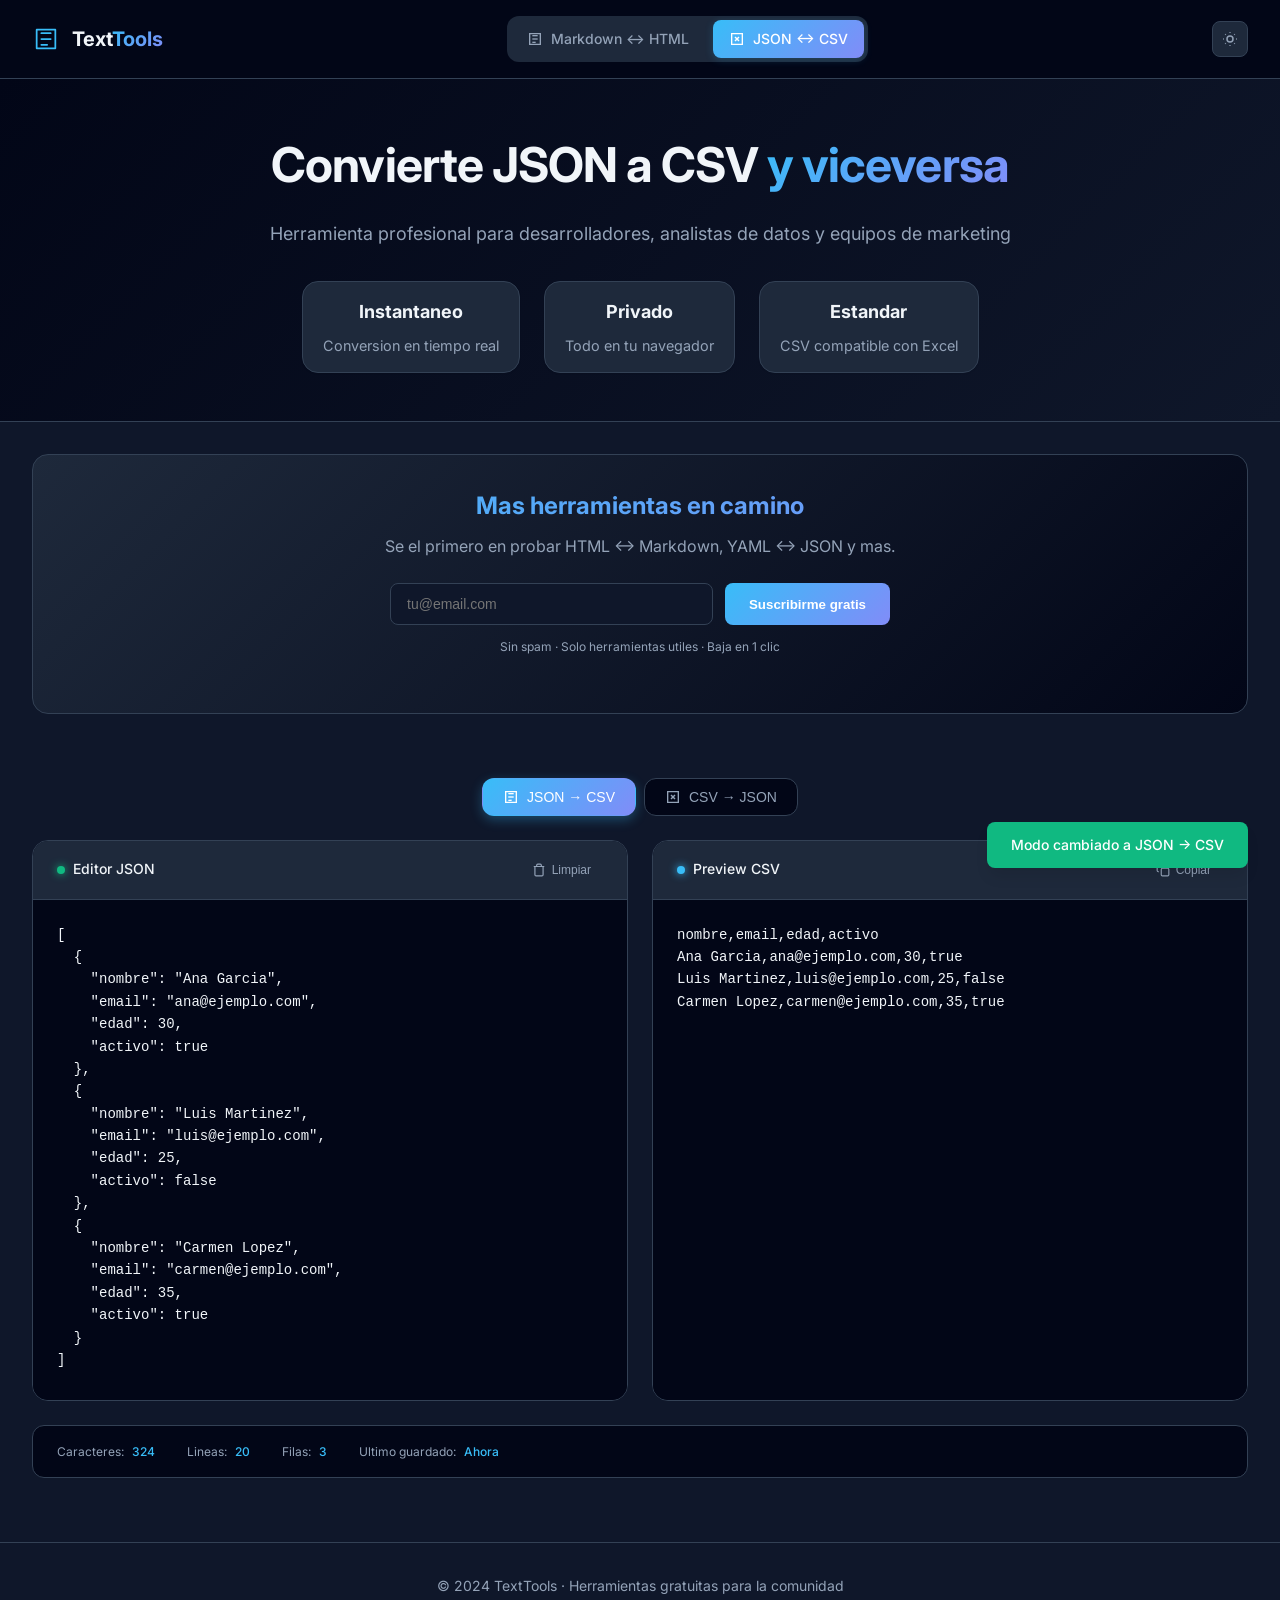
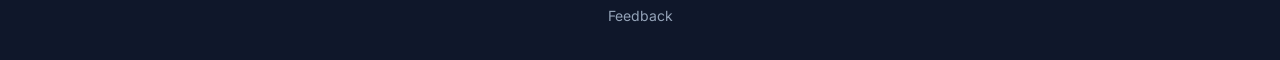
==== json-csv.html @ 68895b53 "Bidirectional JSON to CSV" ====
<!DOCTYPE html>
<html lang="es">
<head>
    <meta charset="UTF-8">
    <meta name="viewport" content="width=device-width, initial-scale=1.0">
    <meta name="description" content="Convierte JSON a CSV y CSV a JSON. Herramienta gratuita para desarrolladores.">
    <meta name="author" content="TextTools">
    <title>JSON a CSV · TextTools</title>
    <link rel="preconnect" href="https://fonts.googleapis.com">
    <link rel="preconnect" href="https://fonts.gstatic.com" crossorigin>
    <link href="https://fonts.googleapis.com/css2?family=Inter:opsz,wght@14..32,300;14..32,400;14..32,500;14..32,600;14..32,700&display=swap" rel="stylesheet">
    <link rel="stylesheet" href="style.css">
</head>
<body>
    <nav class="navbar">
        <div class="nav-container">
            <div class="logo">
                <svg width="28" height="28" viewBox="0 0 24 24" fill="none" xmlns="http://www.w3.org/2000/svg">
                    <path d="M4 4H20V20H4V4Z" stroke="currentColor" stroke-width="1.5" stroke-linecap="round" stroke-linejoin="round"/>
                    <path d="M8 7H16" stroke="currentColor" stroke-width="1.5" stroke-linecap="round"/>
                    <path d="M8 12H16" stroke="currentColor" stroke-width="1.5" stroke-linecap="round"/>
                    <path d="M8 17H13" stroke="currentColor" stroke-width="1.5" stroke-linecap="round"/>
                </svg>
                <span>Text<span class="highlight">Tools</span></span>
            </div>
            
            <div class="nav-links">
                <a href="/" class="nav-link active" data-tool="markdown">
                    <svg width="16" height="16" viewBox="0 0 24 24" fill="none" stroke="currentColor" stroke-width="2">
                        <path d="M4 4H20V20H4V4Z"/>
                        <path d="M8 7H16"/>
                        <path d="M8 12H16"/>
                        <path d="M8 17H13"/>
                    </svg>
                    Markdown ↔ HTML
                </a>
                <a href="/json-csv.html" class="nav-link" data-tool="json-csv">
                    <svg width="16" height="16" viewBox="0 0 24 24" fill="none" stroke="currentColor" stroke-width="2">
                        <path d="M4 4H20V20H4V4Z"/>
                        <path d="M9 9L15 15"/>
                        <path d="M15 9L9 15"/>
                    </svg>
                    JSON ↔ CSV
                </a>
            </div>
            
            <div class="nav-actions">
                <button class="btn-icon" id="themeToggle" aria-label="Cambiar tema">
                    <svg width="18" height="18" viewBox="0 0 24 24" fill="none" stroke="currentColor" stroke-width="2">
                        <path d="M12 3v1m0 16v1m9-9h-1M4 12H3m15.364 6.364l-.707-.707M6.343 6.343l-.707-.707m12.728 0l-.707.707M6.343 17.657l-.707.707M16 12a4 4 0 11-8 0 4 4 0 018 0z"/>
                    </svg>
                </button>
            </div>
        </div>
    </nav>

    <section class="hero">
        <div class="hero-content">
            <h1>Convierte JSON a CSV <span class="gradient">y viceversa</span></h1>
            <p>Herramienta profesional para desarrolladores, analistas de datos y equipos de marketing</p>
            <div class="hero-stats">
                <div class="stat">
                    <span class="stat-value">Instantaneo</span>
                    <span class="stat-label">Conversion en tiempo real</span>
                </div>
                <div class="stat">
                    <span class="stat-value">Privado</span>
                    <span class="stat-label">Todo en tu navegador</span>
                </div>
                <div class="stat">
                    <span class="stat-value">Estandar</span>
                    <span class="stat-label">CSV compatible con Excel</span>
                </div>
            </div>
        </div>
    </section>

    <section class="email-capture">
        <div class="email-container">
            <div class="email-content">
                <h3>Mas herramientas en camino</h3>
                <p>Se el primero en probar HTML ↔ Markdown, YAML ↔ JSON y mas.</p>
                <form action="https://buttondown.email/api/emails/embed-subscribe/macs" method="post" target="_blank" class="email-form">
                    <div class="form-group">
                        <input type="email" name="email" id="bd-email" placeholder="tu@email.com" required>
                        <button type="submit" class="btn-subscribe">
                            Suscribirme gratis
                        </button>
                    </div>
                    <p class="form-note">Sin spam · Solo herramientas utiles · Baja en 1 clic</p>
                </form>
            </div>
        </div>
    </section>

    <main class="main-container">
        <div class="mode-selector">
            <button class="mode-btn active" data-mode="json-to-csv">
                <svg width="16" height="16" viewBox="0 0 24 24" fill="none" stroke="currentColor" stroke-width="2">
                    <path d="M4 4H20V20H4V4Z"/>
                    <path d="M8 7H16"/>
                    <path d="M8 12H16"/>
                    <path d="M8 17H13"/>
                </svg>
                JSON → CSV
            </button>
            <button class="mode-btn" data-mode="csv-to-json">
                <svg width="16" height="16" viewBox="0 0 24 24" fill="none" stroke="currentColor" stroke-width="2">
                    <path d="M4 4H20V20H4V4Z"/>
                    <path d="M9 9L15 15"/>
                    <path d="M15 9L9 15"/>
                </svg>
                CSV → JSON
            </button>
        </div>

        <div class="editor-container">
            <div class="panel panel-left">
                <div class="panel-header">
                    <div class="panel-title">
                        <span class="dot dot-green"></span>
                        <span id="inputLabel">Editor JSON</span>
                    </div>
                    <div class="panel-actions">
                        <button class="btn-clear" id="clearBtn">
                            <svg width="14" height="14" viewBox="0 0 24 24" fill="none" stroke="currentColor" stroke-width="2">
                                <path d="M3 6h18M19 6v14a2 2 0 01-2 2H7a2 2 0 01-2-2V6m3 0V4a2 2 0 012-2h4a2 2 0 012 2v2"/>
                            </svg>
                            Limpiar
                        </button>
                    </div>
                </div>
                <div class="panel-content">
                    <textarea id="inputText" placeholder='[
  {
    "nombre": "Ana Garcia",
    "email": "ana@ejemplo.com",
    "edad": 30
  },
  {
    "nombre": "Luis Martinez",
    "email": "luis@ejemplo.com",
    "edad": 25
  }
]'></textarea>
                </div>
            </div>

            <div class="panel panel-right">
                <div class="panel-header">
                    <div class="panel-title">
                        <span class="dot dot-blue"></span>
                        <span id="outputLabel">Preview CSV</span>
                    </div>
                    <div class="panel-actions">
                        <button class="btn-copy" id="copyBtn">
                            <svg width="14" height="14" viewBox="0 0 24 24" fill="none" stroke="currentColor" stroke-width="2">
                                <rect x="9" y="9" width="13" height="13" rx="2" ry="2"></rect>
                                <path d="M5 15H4a2 2 0 01-2-2V4a2 2 0 012-2h9a2 2 0 012 2v1"></path>
                            </svg>
                            Copiar
                        </button>
                    </div>
                </div>
                <div class="panel-content">
                    <pre id="outputPreview" class="preview-content" style="font-family: monospace; font-size: 0.875rem; white-space: pre-wrap;"></pre>
                </div>
            </div>
        </div>

        <div class="info-bar">
            <div class="info-item">
                <span class="info-label">Caracteres:</span>
                <span class="info-value" id="charCount">0</span>
            </div>
            <div class="info-item">
                <span class="info-label">Lineas:</span>
                <span class="info-value" id="lineCount">0</span>
            </div>
            <div class="info-item">
                <span class="info-label">Filas:</span>
                <span class="info-value" id="rowCount">0</span>
            </div>
            <div class="info-item">
                <span class="info-label">Ultimo guardado:</span>
                <span class="info-value" id="lastSaved">Ahora</span>
            </div>
        </div>
    </main>

    <footer class="footer">
        <div class="footer-content">
            <p>© 2024 TextTools · Herramientas gratuitas para la comunidad</p>
            <div class="footer-links">
                <a href="#" id="feedbackBtn">Feedback</a>
            </div>
        </div>
    </footer>

    <div id="toast" class="toast hidden"></div>

    <script src="script-json-csv.js"></script>
</body>
</html>
---- style.css ----
/* Reset y variables */
:root {
    --bg-primary: #0f172a;
    --bg-secondary: #1e293b;
    --bg-tertiary: #020617;
    --text-primary: #f1f5f9;
    --text-secondary: #94a3b8;
    --accent-primary: #38bdf8;
    --accent-secondary: #818cf8;
    --border-color: #334155;
    --success: #10b981;
    --danger: #ef4444;
    --shadow-sm: 0 1px 2px 0 rgb(0 0 0 / 0.05);
    --shadow-md: 0 4px 6px -1px rgb(0 0 0 / 0.1);
    --shadow-lg: 0 10px 15px -3px rgb(0 0 0 / 0.1);
}

* {
    margin: 0;
    padding: 0;
    box-sizing: border-box;
}

body {
    font-family: 'Inter', -apple-system, BlinkMacSystemFont, 'Segoe UI', sans-serif;
    background: var(--bg-primary);
    color: var(--text-primary);
    line-height: 1.6;
    overflow-x: hidden;
}

body.theme-light {
    --bg-primary: #f8fafc;
    --bg-secondary: #e2e8f0;
    --bg-tertiary: #ffffff;
    --text-primary: #0f172a;
    --text-secondary: #475569;
    --accent-primary: #3b82f6;
    --accent-secondary: #6366f1;
    --border-color: #cbd5e1;
    --success: #059669;
    --danger: #b91c1c;
}

/* Navbar */
.navbar {
    position: sticky;
    top: 0;
    background: var(--bg-tertiary);
    border-bottom: 1px solid var(--border-color);
    backdrop-filter: blur(10px);
    z-index: 100;
}

.nav-container {
    max-width: 1400px;
    margin: 0 auto;
    padding: 1rem 2rem;
    display: flex;
    justify-content: space-between;
    align-items: center;
}

.logo {
    display: flex;
    align-items: center;
    gap: 0.75rem;
    font-size: 1.25rem;
    font-weight: 700;
}

.logo svg {
    color: var(--accent-primary);
}

.highlight {
    background: linear-gradient(135deg, var(--accent-primary), var(--accent-secondary));
    -webkit-background-clip: text;
    background-clip: text;
    color: transparent;
}

.tool-badge .badge {
    background: var(--bg-secondary);
    padding: 0.375rem 1rem;
    border-radius: 9999px;
    font-size: 0.875rem;
    font-weight: 500;
    border: 1px solid var(--border-color);
}

.btn-icon {
    background: var(--bg-secondary);
    border: 1px solid var(--border-color);
    padding: 0.5rem;
    border-radius: 0.5rem;
    cursor: pointer;
    color: var(--text-secondary);
    transition: all 0.2s;
    display: flex;
    align-items: center;
}

.btn-icon:hover {
    background: var(--border-color);
    color: var(--text-primary);
    transform: scale(1.05);
}

/* Hero Section */
.hero {
    background: linear-gradient(135deg, var(--bg-tertiary) 0%, var(--bg-primary) 100%);
    border-bottom: 1px solid var(--border-color);
    padding: 3rem 2rem;
}

.hero-content {
    max-width: 800px;
    margin: 0 auto;
    text-align: center;
}

.hero h1 {
    font-size: 3rem;
    font-weight: 700;
    margin-bottom: 1rem;
    letter-spacing: -0.02em;
}

.gradient {
    background: linear-gradient(135deg, var(--accent-primary), var(--accent-secondary));
    -webkit-background-clip: text;
    background-clip: text;
    color: transparent;
}

.hero p {
    font-size: 1.125rem;
    color: var(--text-secondary);
    margin-bottom: 2rem;
}

.hero-stats {
    display: flex;
    justify-content: center;
    gap: 1.5rem;
    flex-wrap: wrap;
}

.stat {
    text-align: center;
    background: var(--bg-secondary);
    border: 1px solid var(--border-color);
    border-radius: 1rem;
    padding: 1rem 1.25rem;
    min-width: 180px;
    box-shadow: var(--shadow-sm);
}

.stat-value {
    display: block;
    font-weight: 700;
    font-size: 1.125rem;
    margin-bottom: 0.5rem;
}

.stat-label {
    display: block;
    font-size: 0.9rem;
    color: var(--text-secondary);
    line-height: 1.5;
}

/* Main Container */
.main-container {
    max-width: 1400px;
    margin: 0 auto;
    padding: 2rem;
}

/* Editor Container */
.editor-container {
    display: grid;
    grid-template-columns: 1fr 1fr;
    gap: 1.5rem;
    margin-bottom: 1.5rem;
}

/* Panels */
.panel {
    background: var(--bg-tertiary);
    border: 1px solid var(--border-color);
    border-radius: 1rem;
    overflow: hidden;
    transition: all 0.3s;
}

.panel:hover {
    border-color: var(--accent-primary);
    box-shadow: var(--shadow-lg);
}

.panel-header {
    display: flex;
    justify-content: space-between;
    align-items: center;
    padding: 1rem 1.5rem;
    background: var(--bg-secondary);
    border-bottom: 1px solid var(--border-color);
}

.panel-title {
    display: flex;
    align-items: center;
    gap: 0.5rem;
    font-size: 0.875rem;
    font-weight: 500;
}

.dot {
    width: 8px;
    height: 8px;
    border-radius: 50%;
    display: inline-block;
}

.dot-green {
    background: var(--success);
    box-shadow: 0 0 8px var(--success);
}

.dot-blue {
    background: var(--accent-primary);
    box-shadow: 0 0 8px var(--accent-primary);
}

.panel-actions button {
    background: transparent;
    border: none;
    color: var(--text-secondary);
    cursor: pointer;
    padding: 0.375rem 0.75rem;
    border-radius: 0.375rem;
    font-size: 0.75rem;
    display: flex;
    align-items: center;
    gap: 0.375rem;
    transition: all 0.2s;
}

.panel-actions button:hover {
    background: var(--bg-primary);
    color: var(--text-primary);
}

.panel-content {
    display: flex;
    flex-direction: column;
    height: 500px;
    overflow: hidden;
}

.panel-content textarea,
.panel-content .preview-content {
    flex: 1;
    min-height: 0;
    overflow: auto;
    box-sizing: border-box;
}

textarea {
    width: 100%;
    height: 100%;
    padding: 1.5rem;
    background: var(--bg-tertiary);
    color: var(--text-primary);
    border: none;
    resize: none;
    font-family: 'Monaco', 'Courier New', monospace;
    font-size: 0.875rem;
    line-height: 1.6;
}

textarea:focus {
    outline: none;
}

.preview-content {
    padding: 1.5rem;
    background: var(--bg-tertiary);
    color: var(--text-primary);
    min-height: 100%;
}

/* Preview HTML Styling */
.preview-content h1,
.preview-content h2,
.preview-content h3,
.preview-content h4 {
    margin-top: 1.5rem;
    margin-bottom: 0.75rem;
    font-weight: 600;
}

.preview-content h1 { font-size: 2rem; border-bottom: 2px solid #e2e8f0; padding-bottom: 0.5rem; }
.preview-content h2 { font-size: 1.5rem; border-bottom: 1px solid #e2e8f0; padding-bottom: 0.5rem; }
.preview-content h3 { font-size: 1.25rem; }
.preview-content p { margin-bottom: 1rem; line-height: 1.6; }
.preview-content code {
    background: #f1f5f9;
    padding: 0.125rem 0.375rem;
    border-radius: 0.25rem;
    font-family: monospace;
    font-size: 0.875rem;
}
.preview-content pre {
    background: #1e293b;
    color: #e2e8f0;
    padding: 1rem;
    border-radius: 0.5rem;
    overflow-x: auto;
    margin: 1rem 0;
}
.preview-content pre code {
    background: none;
    color: inherit;
    padding: 0;
}
.preview-content ul,
.preview-content ol {
    margin: 1rem 0;
    padding-left: 2rem;
}
.preview-content li {
    margin: 0.25rem 0;
}
.preview-content blockquote {
    border-left: 4px solid var(--accent-primary);
    padding-left: 1rem;
    margin: 1rem 0;
    color: #475569;
    font-style: italic;
}
.preview-content table {
    border-collapse: collapse;
    width: 100%;
    margin: 1rem 0;
}
.preview-content th,
.preview-content td {
    border: 1px solid #e2e8f0;
    padding: 0.5rem;
    text-align: left;
}
.preview-content th {
    background: #f8fafc;
    font-weight: 600;
}

/* Info Bar */
.info-bar {
    display: flex;
    gap: 2rem;
    padding: 1rem 1.5rem;
    background: var(--bg-tertiary);
    border: 1px solid var(--border-color);
    border-radius: 0.75rem;
    font-size: 0.75rem;
}

.info-item {
    display: flex;
    gap: 0.5rem;
}

.info-label {
    color: var(--text-secondary);
}

.info-value {
    color: var(--accent-primary);
    font-weight: 500;
}

/* Footer */
.footer {
    border-top: 1px solid var(--border-color);
    padding: 2rem;
    margin-top: 2rem;
}

.footer-content {
    max-width: 1400px;
    margin: 0 auto;
    text-align: center;
    color: var(--text-secondary);
    font-size: 0.875rem;
}

.footer-links {
    margin-top: 0.5rem;
}

.footer-links a {
    color: var(--text-secondary);
    text-decoration: none;
    transition: color 0.2s;
}

.footer-links a:hover {
    color: var(--accent-primary);
}

/* Toast */
.toast {
    position: fixed;
    bottom: 2rem;
    right: 2rem;
    background: var(--success);
    color: white;
    padding: 0.75rem 1.5rem;
    border-radius: 0.5rem;
    font-size: 0.875rem;
    font-weight: 500;
    z-index: 1000;
    animation: slideIn 0.3s ease;
    box-shadow: var(--shadow-lg);
}

.toast.hidden {
    display: none;
}

@keyframes slideIn {
    from {
        transform: translateX(100%);
        opacity: 0;
    }
    to {
        transform: translateX(0);
        opacity: 1;
    }
}

/* Responsive */
@media (max-width: 768px) {
    .hero h1 {
        font-size: 2rem;
    }
    
    .editor-container {
        grid-template-columns: 1fr;
        gap: 1rem;
    }
    
    .panel-content {
        height: 350px;
    }
    
    .hero-stats {
        gap: 1.5rem;
    }
    
    .info-bar {
        flex-wrap: wrap;
        gap: 1rem;
    }
    
    .nav-container {
        padding: 0.75rem 1rem;
    }
    
    .main-container {
        padding: 1rem;
    }
}

/* Scrollbar personalizada */
::-webkit-scrollbar {
    width: 8px;
    height: 8px;
}

::-webkit-scrollbar-track {
    background: var(--bg-secondary);
}

::-webkit-scrollbar-thumb {
    background: var(--border-color);
    border-radius: 4px;
}

::-webkit-scrollbar-thumb:hover {
    background: var(--accent-primary);
}

/* Email Capture Section */
.email-capture {
    max-width: 1400px;
    margin: 2rem auto;
    padding: 0 2rem;
}

.email-container {
    background: linear-gradient(135deg, var(--bg-secondary) 0%, var(--bg-tertiary) 100%);
    border: 1px solid var(--border-color);
    border-radius: 1rem;
    padding: 2rem;
    text-align: center;
}

.email-content h3 {
    font-size: 1.5rem;
    margin-bottom: 0.5rem;
    background: linear-gradient(135deg, var(--accent-primary), var(--accent-secondary));
    -webkit-background-clip: text;
    background-clip: text;
    color: transparent;
}

.email-content p {
    color: var(--text-secondary);
    margin-bottom: 1.5rem;
}

.email-form {
    max-width: 500px;
    margin: 0 auto;
}

.form-group {
    display: flex;
    gap: 0.75rem;
    margin-bottom: 0.75rem;
}

.email-form input {
    flex: 1;
    padding: 0.75rem 1rem;
    background: var(--bg-primary);
    border: 1px solid var(--border-color);
    border-radius: 0.5rem;
    color: var(--text-primary);
    font-size: 0.875rem;
    transition: all 0.2s;
}

.email-form input:focus {
    outline: none;
    border-color: var(--accent-primary);
    box-shadow: 0 0 0 3px rgba(56, 189, 248, 0.1);
}

.btn-subscribe {
    background: linear-gradient(135deg, var(--accent-primary), var(--accent-secondary));
    color: white;
    border: none;
    padding: 0.75rem 1.5rem;
    border-radius: 0.5rem;
    font-weight: 600;
    cursor: pointer;
    display: flex;
    align-items: center;
    gap: 0.5rem;
    transition: all 0.2s;
    white-space: nowrap;
}

.btn-subscribe:hover {
    transform: translateY(-2px);
    box-shadow: 0 4px 12px rgba(56, 189, 248, 0.3);
}

.form-note {
    font-size: 0.75rem;
    color: var(--text-secondary);
}

/* Responsive */
@media (max-width: 640px) {
    .form-group {
        flex-direction: column;
    }
    
    .btn-subscribe {
        justify-content: center;
    }
    
    .email-container {
        padding: 1.5rem;
    }
}

/* Mode Selector */
.mode-selector {
    display: flex;
    gap: 0.5rem;
    margin-bottom: 1.5rem;
    justify-content: center;
}

.mode-btn {
    background: var(--bg-tertiary);
    border: 1px solid var(--border-color);
    padding: 0.625rem 1.25rem;
    border-radius: 0.75rem;
    color: var(--text-secondary);
    font-size: 0.875rem;
    font-weight: 500;
    cursor: pointer;
    display: flex;
    align-items: center;
    gap: 0.5rem;
    transition: all 0.2s;
}

.mode-btn svg {
    color: currentColor;
}

.mode-btn:hover {
    background: var(--bg-secondary);
    color: var(--text-primary);
    transform: translateY(-1px);
}

.mode-btn.active {
    background: linear-gradient(135deg, var(--accent-primary), var(--accent-secondary));
    border-color: transparent;
    color: white;
    box-shadow: 0 4px 12px rgba(56, 189, 248, 0.3);
}

@media (max-width: 640px) {
    .mode-selector {
        flex-direction: column;
    }
    
    .mode-btn {
        justify-content: center;
    }
}

/* Nav Links */
.nav-links {
    display: flex;
    gap: 0.5rem;
    align-items: center;
    background: var(--bg-secondary);
    padding: 0.25rem;
    border-radius: 0.75rem;
}

.nav-link {
    display: flex;
    align-items: center;
    gap: 0.5rem;
    padding: 0.5rem 1rem;
    border-radius: 0.5rem;
    color: var(--text-secondary);
    text-decoration: none;
    font-size: 0.875rem;
    font-weight: 500;
    transition: all 0.2s;
}

.nav-link svg {
    width: 16px;
    height: 16px;
}

.nav-link:hover {
    background: var(--bg-primary);
    color: var(--text-primary);
}

.nav-link.active {
    background: linear-gradient(135deg, var(--accent-primary), var(--accent-secondary));
    color: white;
    box-shadow: 0 2px 8px rgba(56, 189, 248, 0.2);
}

@media (max-width: 768px) {
    .nav-links {
        gap: 0.25rem;
        padding: 0.25rem;
    }
    
    .nav-link {
        padding: 0.375rem 0.75rem;
        font-size: 0.75rem;
    }
    
    .nav-link span {
        display: none;
    }
    
    .nav-link svg {
        margin: 0;
    }
}

@media (max-width: 640px) {
    .nav-container {
        flex-wrap: wrap;
        gap: 0.75rem;
    }
    
    .nav-links {
        order: 3;
        width: 100%;
        justify-content: center;
    }
}
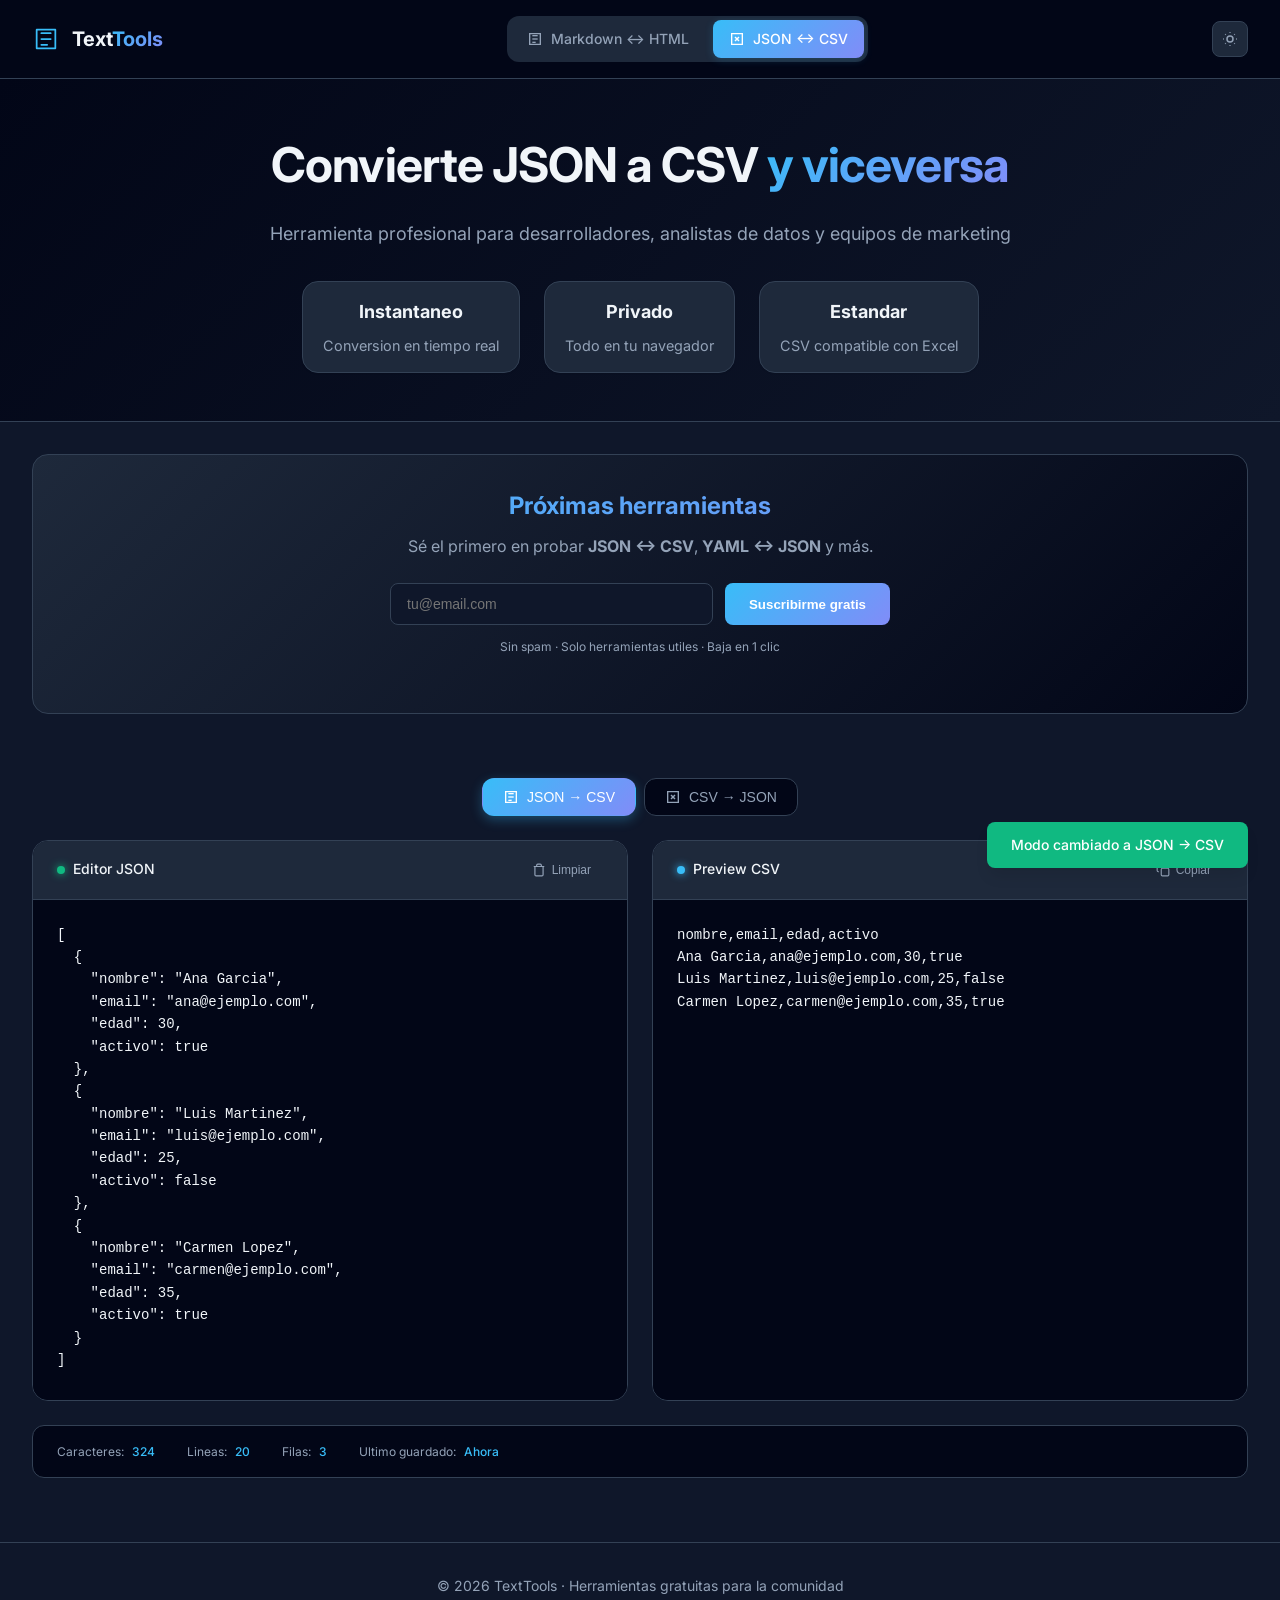
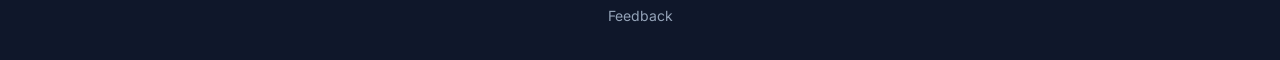
==== commit 75a67ca9: "Minor changes" ====
--- a/json-csv.html
+++ b/json-csv.html
@@ -78,8 +78,8 @@
     <section class="email-capture">
         <div class="email-container">
             <div class="email-content">
-                <h3>Mas herramientas en camino</h3>
-                <p>Se el primero en probar HTML ↔ Markdown, YAML ↔ JSON y mas.</p>
+                <h3>Próximas herramientas</h3>
+                <p>Sé el primero en probar <strong>JSON ↔ CSV</strong>, <strong>YAML ↔ JSON</strong> y más.</p>
                 <form action="https://buttondown.email/api/emails/embed-subscribe/macs" method="post" target="_blank" class="email-form">
                     <div class="form-group">
                         <input type="email" name="email" id="bd-email" placeholder="tu@email.com" required>
@@ -190,7 +190,7 @@
 
     <footer class="footer">
         <div class="footer-content">
-            <p>© 2024 TextTools · Herramientas gratuitas para la comunidad</p>
+            <p>© 2026 TextTools · Herramientas gratuitas para la comunidad</p>
             <div class="footer-links">
                 <a href="#" id="feedbackBtn">Feedback</a>
             </div>
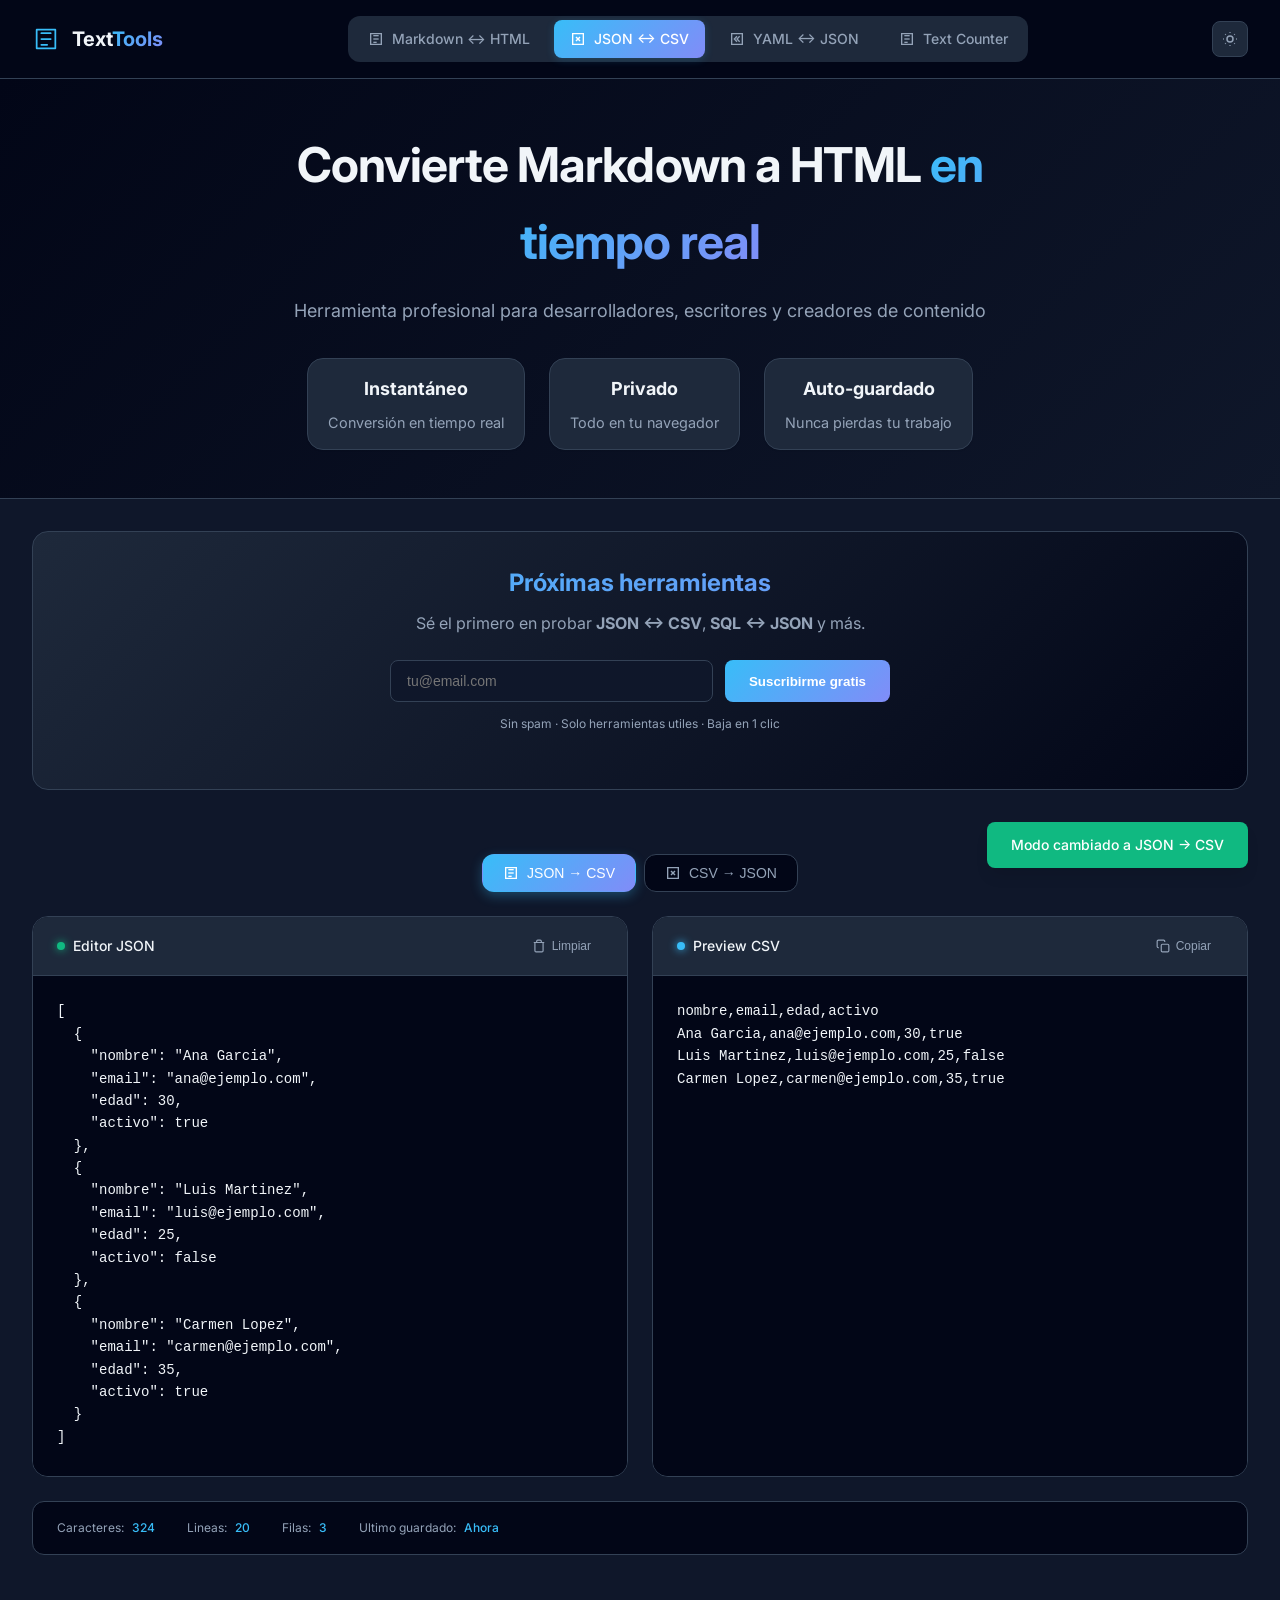
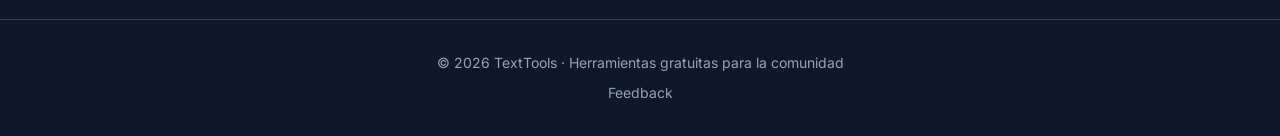
==== commit 79d5931d: "Added yaml-json and text-counter" ====
--- a/json-csv.html
+++ b/json-csv.html
@@ -25,7 +25,7 @@
             </div>
             
             <div class="nav-links">
-                <a href="/" class="nav-link active" data-tool="markdown">
+                <a href="/" class="nav-link" data-tool="markdown">
                     <svg width="16" height="16" viewBox="0 0 24 24" fill="none" stroke="currentColor" stroke-width="2">
                         <path d="M4 4H20V20H4V4Z"/>
                         <path d="M8 7H16"/>
@@ -41,6 +41,23 @@
                         <path d="M15 9L9 15"/>
                     </svg>
                     JSON ↔ CSV
+                </a>
+                <a href="/yaml-json.html" class="nav-link" data-tool="yaml-json">
+                    <svg width="16" height="16" viewBox="0 0 24 24" fill="none" stroke="currentColor" stroke-width="2">
+                        <path d="M4 4H20V20H4V4Z"/>
+                        <path d="M12 8L8 12L12 16"/>
+                        <path d="M16 8L12 12L16 16"/>
+                    </svg>
+                    YAML ↔ JSON
+                </a>
+                <a href="/text-counter.html" class="nav-link" data-tool="text-counter">
+                    <svg width="16" height="16" viewBox="0 0 24 24" fill="none" stroke="currentColor" stroke-width="2">
+                        <path d="M4 4H20V20H4V4Z"/>
+                        <path d="M8 7H16"/>
+                        <path d="M8 12H16"/>
+                        <path d="M8 17H13"/>
+                    </svg>
+                    Text Counter
                 </a>
             </div>
             
@@ -56,20 +73,20 @@
 
     <section class="hero">
         <div class="hero-content">
-            <h1>Convierte JSON a CSV <span class="gradient">y viceversa</span></h1>
-            <p>Herramienta profesional para desarrolladores, analistas de datos y equipos de marketing</p>
+            <h1>Convierte Markdown a HTML <span class="gradient">en tiempo real</span></h1>
+            <p>Herramienta profesional para desarrolladores, escritores y creadores de contenido</p>
             <div class="hero-stats">
                 <div class="stat">
-                    <span class="stat-value">Instantaneo</span>
-                    <span class="stat-label">Conversion en tiempo real</span>
+                    <span class="stat-value">Instantáneo</span>
+                    <span class="stat-label">Conversión en tiempo real</span>
                 </div>
                 <div class="stat">
                     <span class="stat-value">Privado</span>
                     <span class="stat-label">Todo en tu navegador</span>
                 </div>
                 <div class="stat">
-                    <span class="stat-value">Estandar</span>
-                    <span class="stat-label">CSV compatible con Excel</span>
+                    <span class="stat-value">Auto-guardado</span>
+                    <span class="stat-label">Nunca pierdas tu trabajo</span>
                 </div>
             </div>
         </div>
@@ -79,7 +96,7 @@
         <div class="email-container">
             <div class="email-content">
                 <h3>Próximas herramientas</h3>
-                <p>Sé el primero en probar <strong>JSON ↔ CSV</strong>, <strong>YAML ↔ JSON</strong> y más.</p>
+                <p>Sé el primero en probar <strong>JSON ↔ CSV</strong>, <strong>SQL ↔ JSON</strong> y más.</p>
                 <form action="https://buttondown.email/api/emails/embed-subscribe/macs" method="post" target="_blank" class="email-form">
                     <div class="form-group">
                         <input type="email" name="email" id="bd-email" placeholder="tu@email.com" required>
--- a/style.css
+++ b/style.css
@@ -711,4 +711,62 @@
         width: 100%;
         justify-content: center;
     }
+}
+
+/* Stats Grid para Text Counter */
+.stats-grid {
+    display: grid;
+    grid-template-columns: repeat(2, 1fr);
+    gap: 1rem;
+    padding: 1.5rem;
+}
+
+.stat-card {
+    background: var(--bg-primary);
+    border: 1px solid var(--border-color);
+    border-radius: 0.75rem;
+    padding: 1rem;
+    text-align: center;
+    transition: all 0.2s;
+}
+
+.stat-card:hover {
+    transform: translateY(-2px);
+    border-color: var(--accent-primary);
+}
+
+.stat-icon {
+    font-size: 1.5rem;
+    margin-bottom: 0.5rem;
+}
+
+.stat-number {
+    font-size: 1.75rem;
+    font-weight: 700;
+    color: var(--accent-primary);
+    line-height: 1.2;
+}
+
+.stat-name {
+    font-size: 0.75rem;
+    color: var(--text-secondary);
+    margin-top: 0.25rem;
+}
+
+.stat-sub {
+    font-size: 0.7rem;
+    color: var(--text-secondary);
+    margin-top: 0.25rem;
+}
+
+@media (max-width: 768px) {
+    .stats-grid {
+        grid-template-columns: 1fr;
+        gap: 0.75rem;
+        padding: 1rem;
+    }
+    
+    .stat-number {
+        font-size: 1.5rem;
+    }
 }
